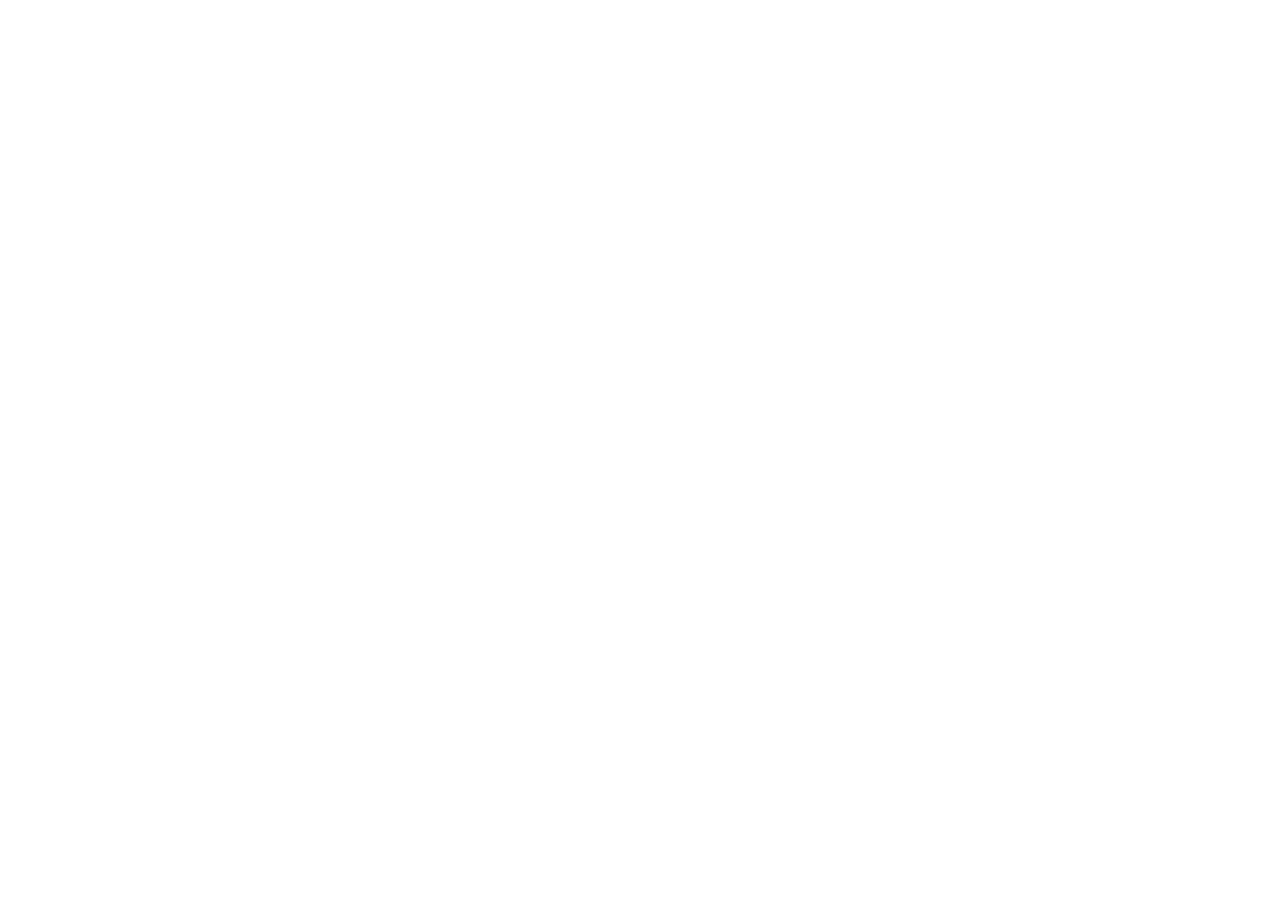
==== index.html @ ec8dce7a "index" ====
<!DOCTYPE html>
<html lang="en">
<head>
    <meta charset="UTF-8">
    <meta name="viewport" content="width=device-width, initial-scale=1.0">
    <title>Proyecto_clinica</title>
</head>
<body>
    
</body>
</html>
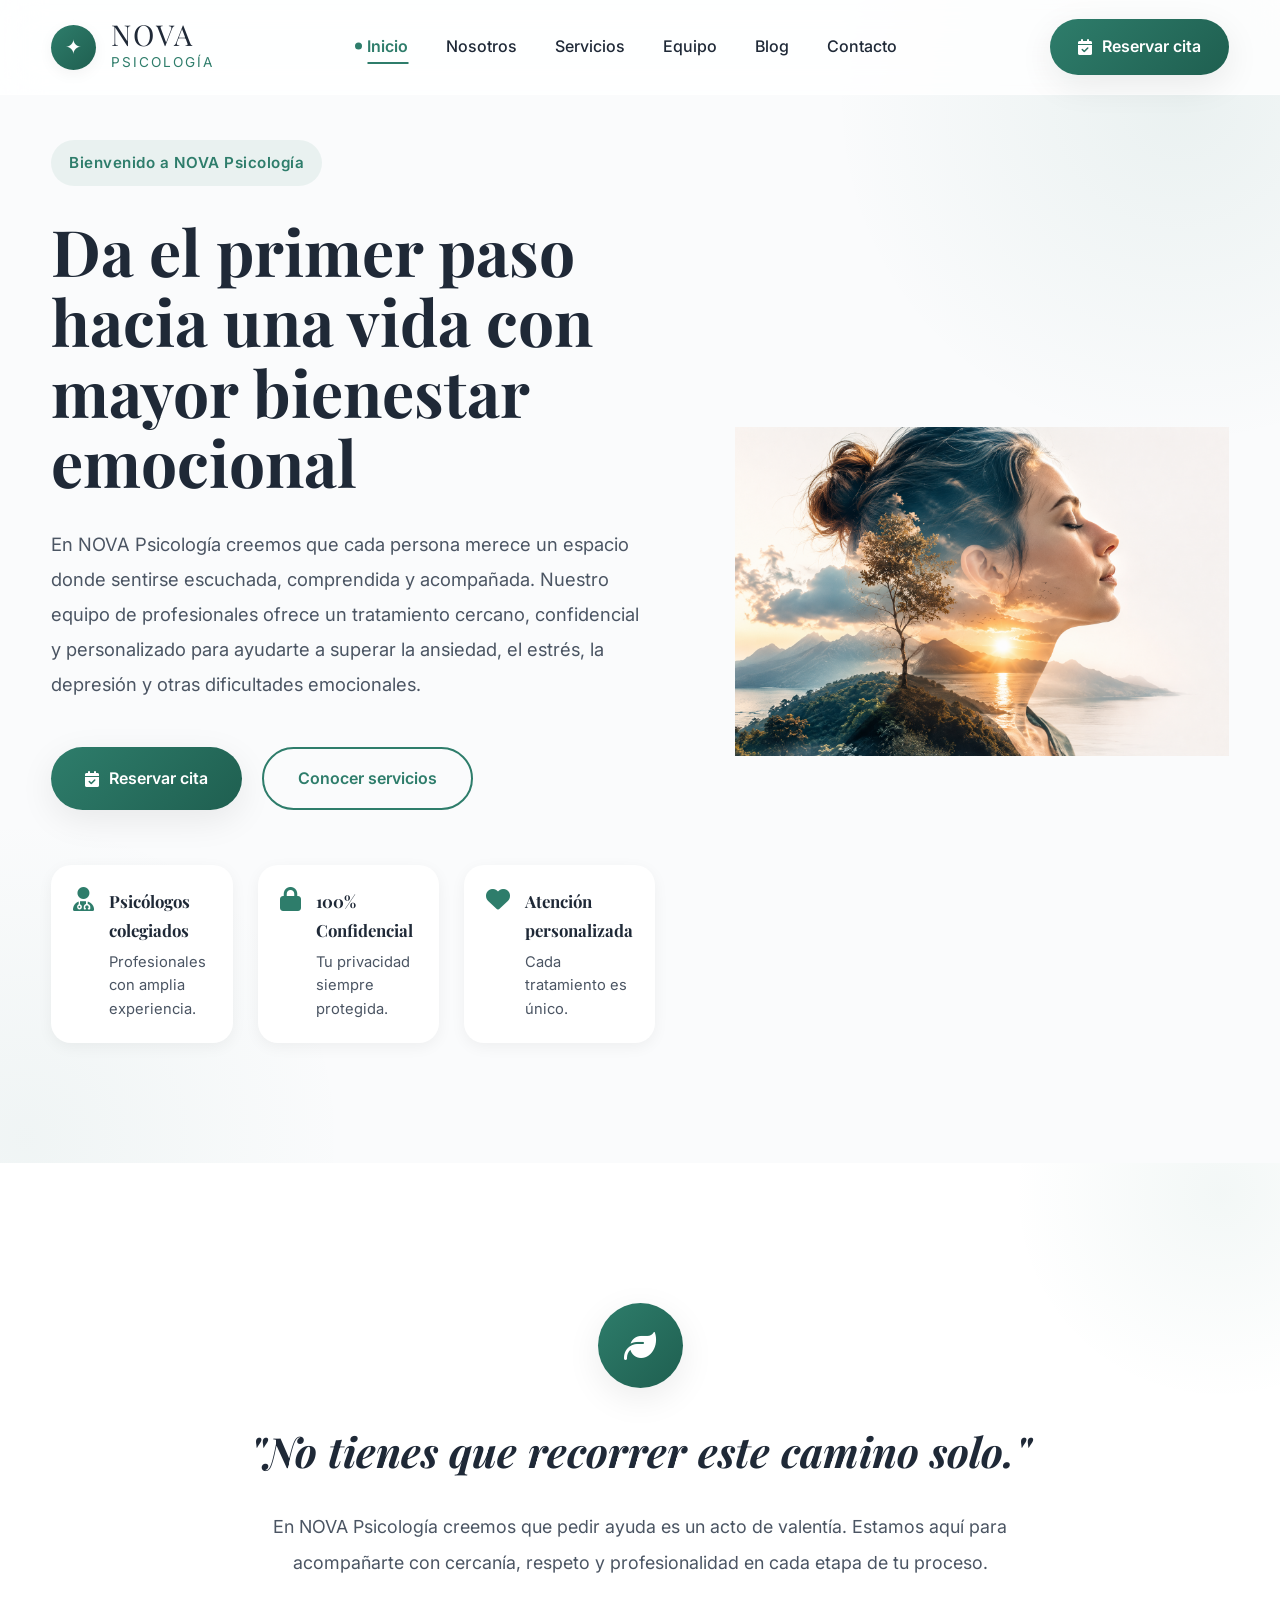
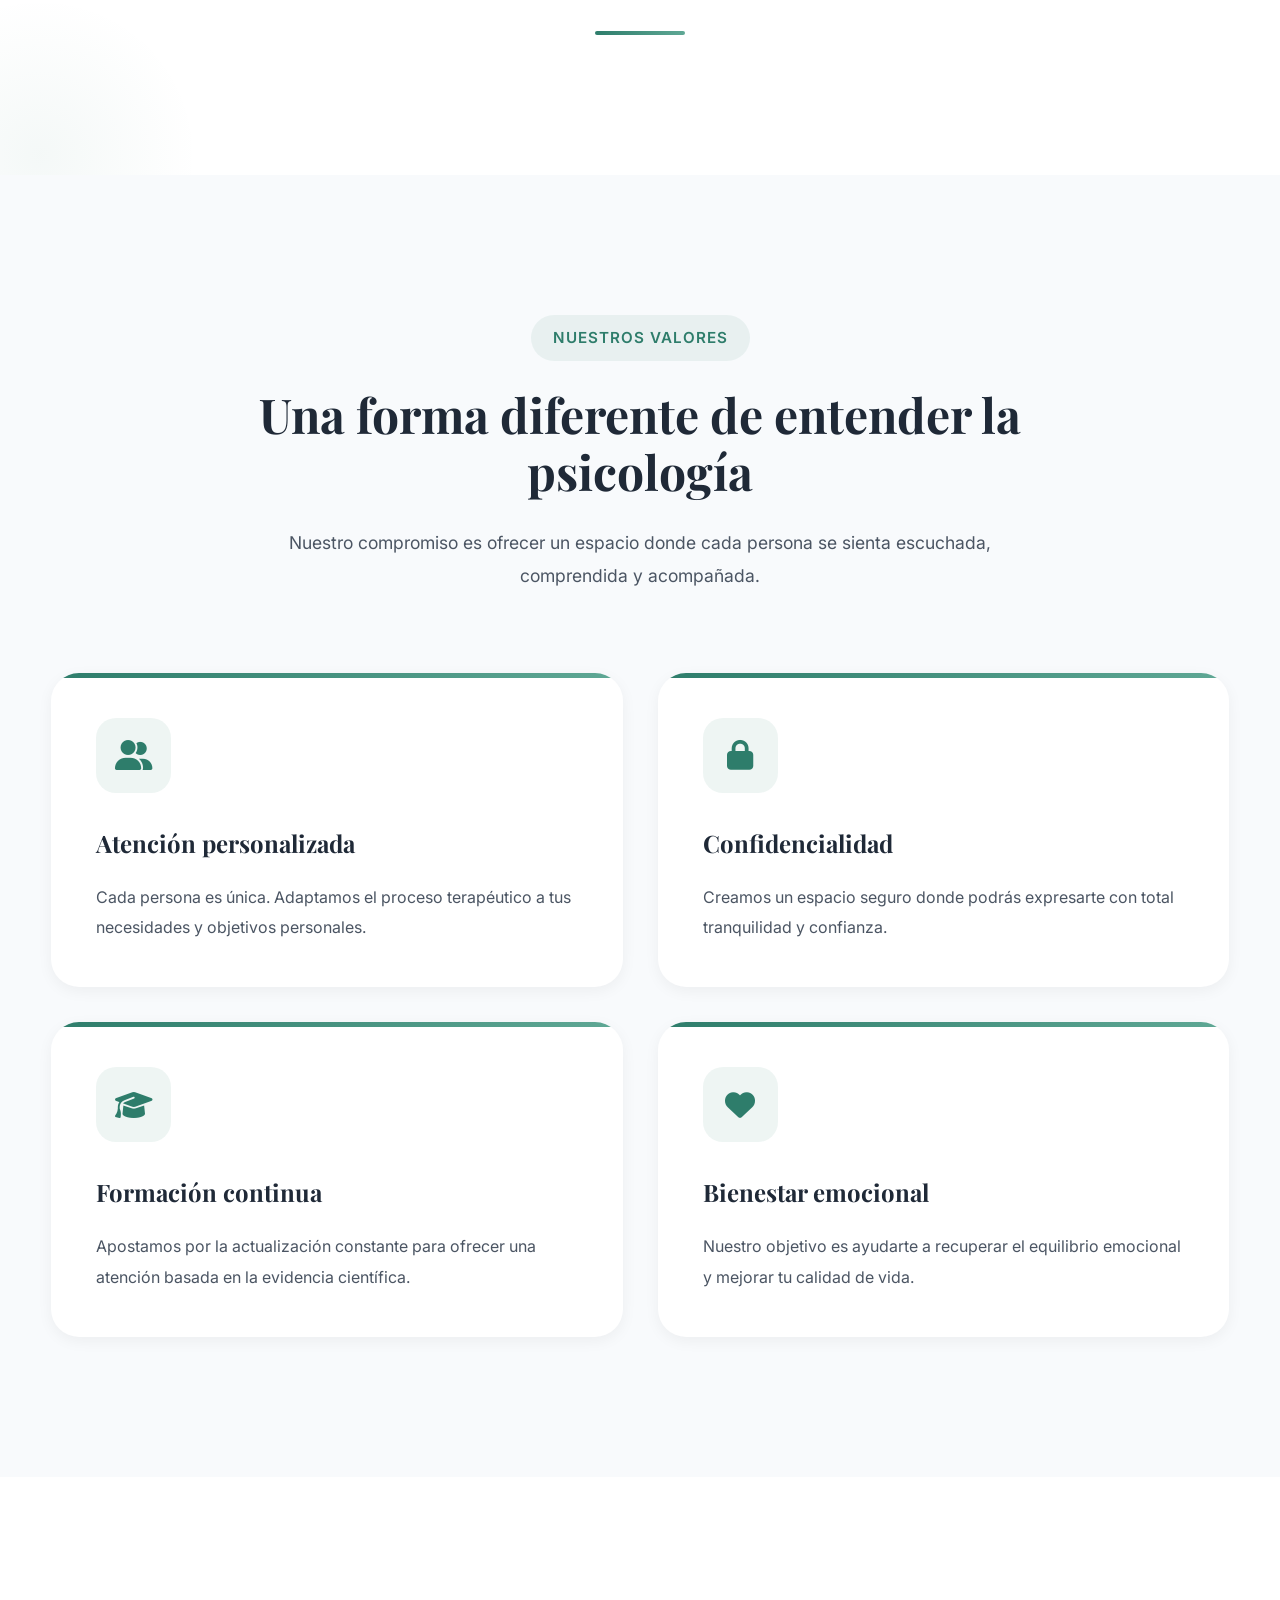
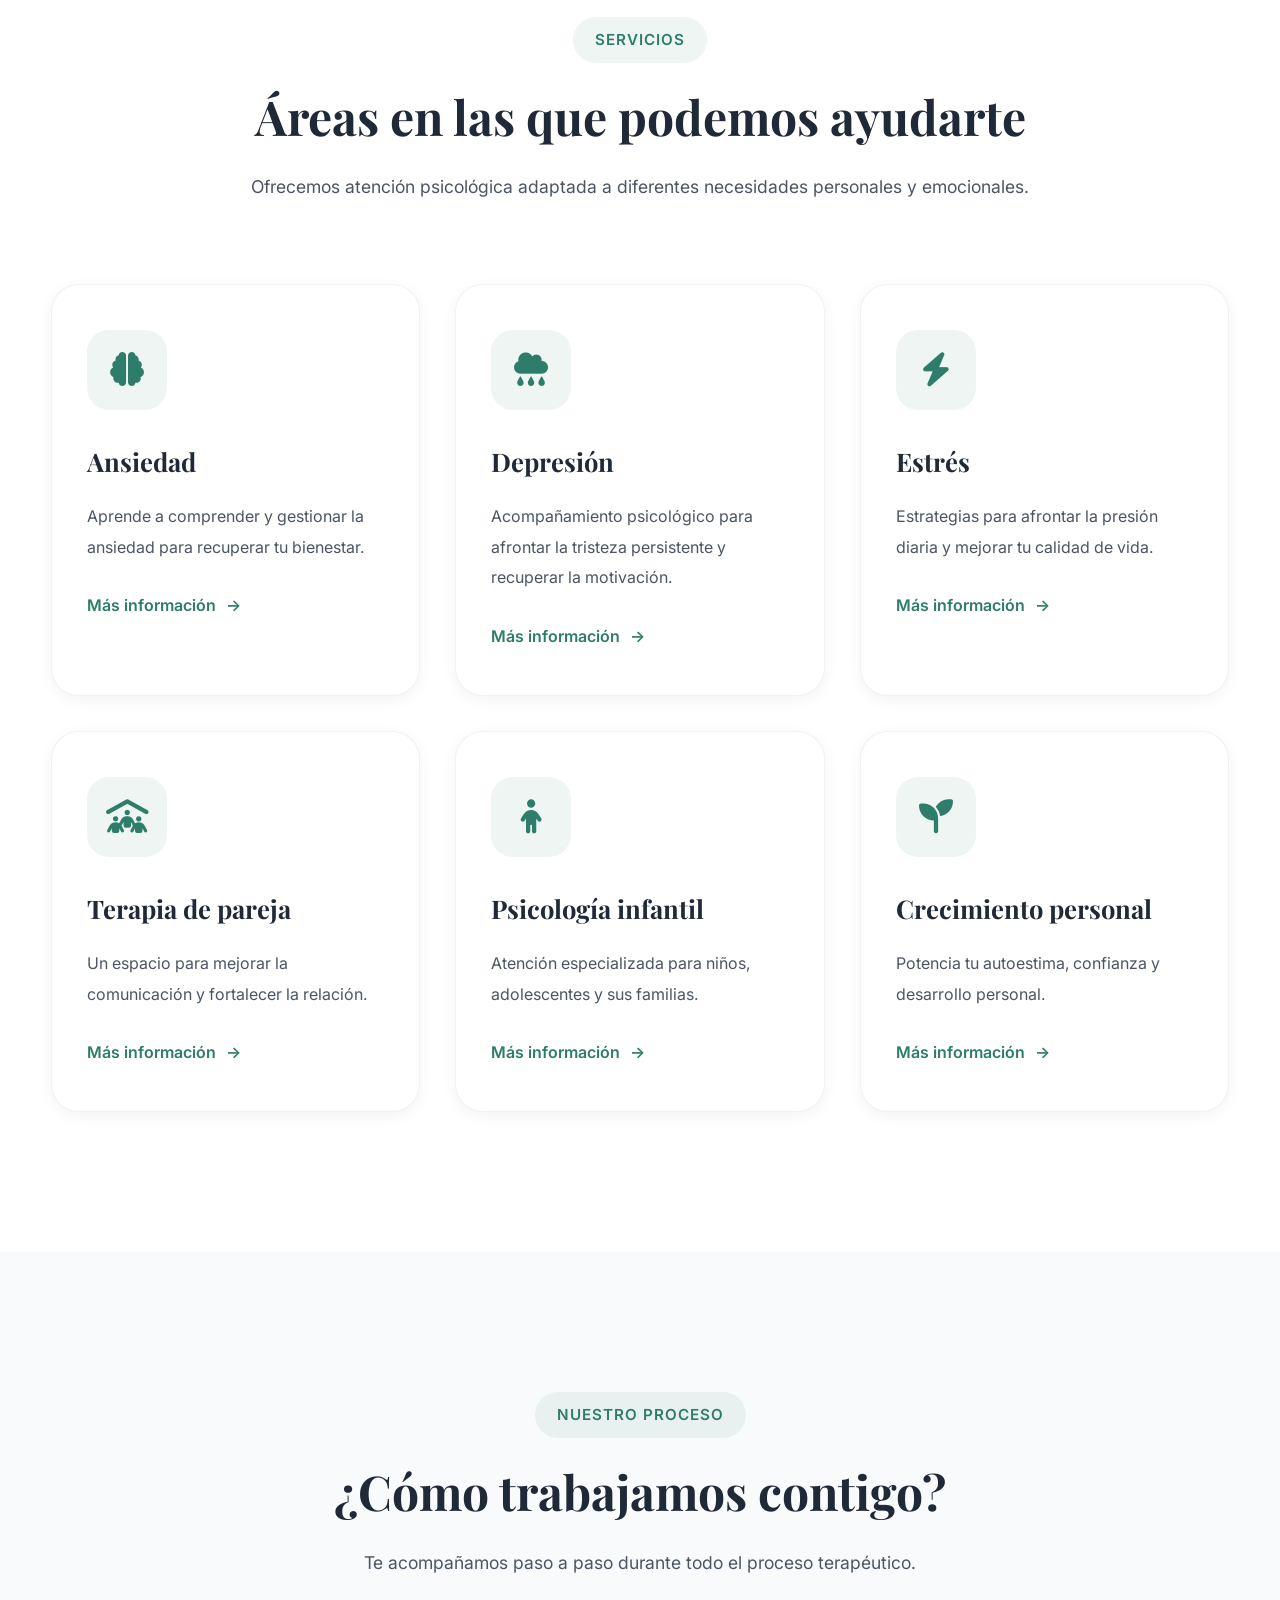
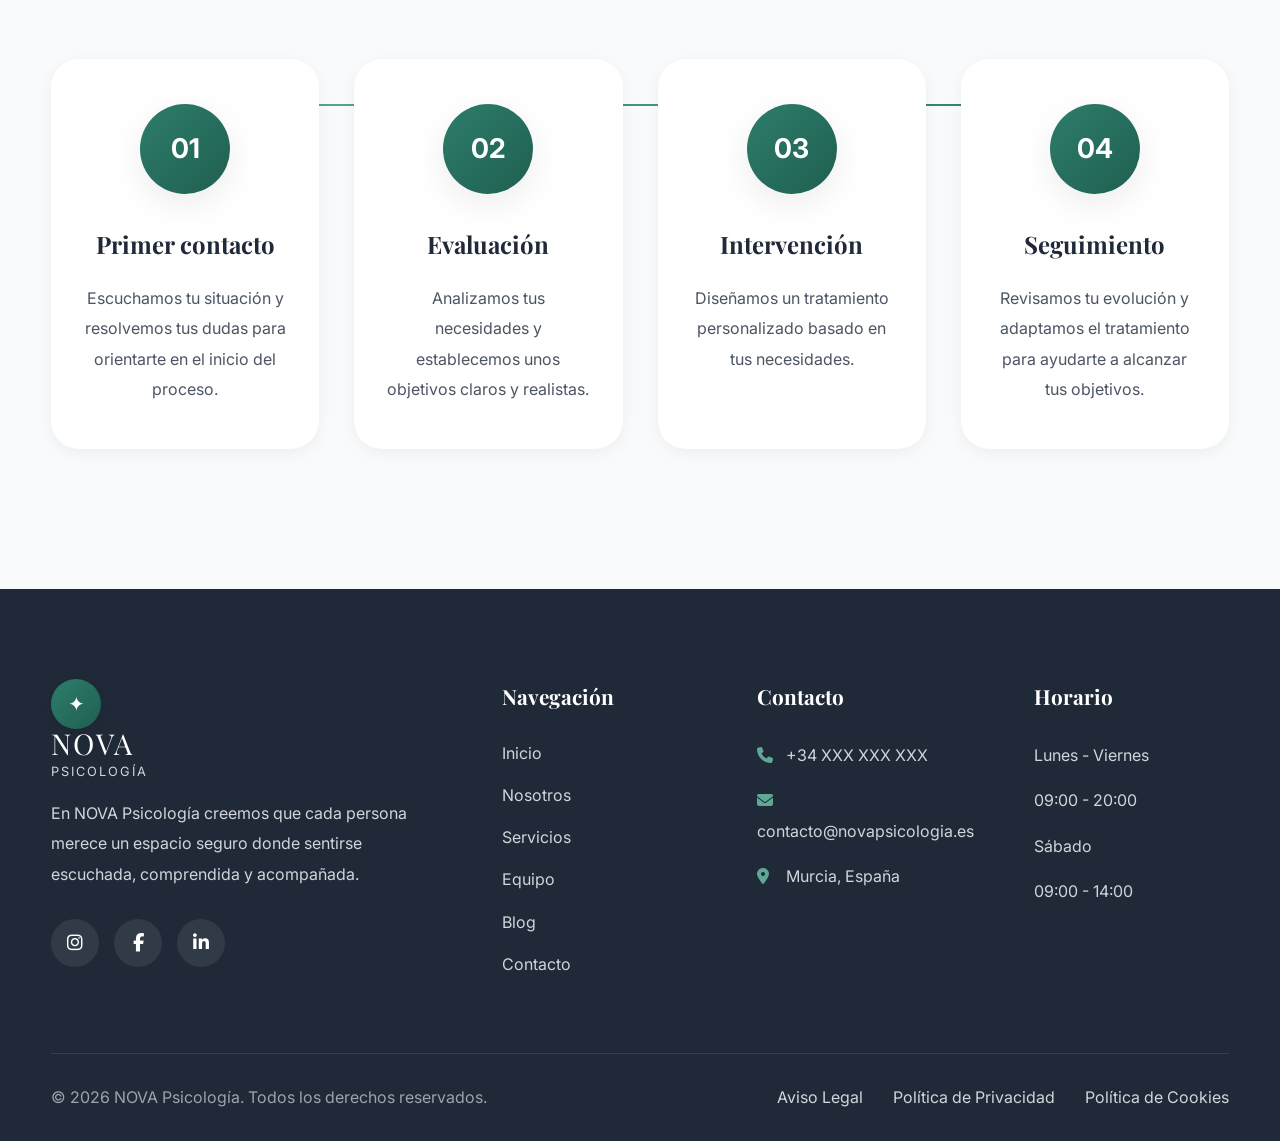
==== commit 0ea3db24: "test2" ====
--- a/index.html
+++ b/index.html
@@ -1,11 +1,1009 @@
 <!DOCTYPE html>
-<html lang="en">
+<html lang="es">
+
 <head>
+
+    <!-- ==========================================
+                    CONFIGURACIÓN
+    =========================================== -->
+
     <meta charset="UTF-8">
+
+    <meta http-equiv="X-UA-Compatible" content="IE=edge">
+
     <meta name="viewport" content="width=device-width, initial-scale=1.0">
-    <title>Proyecto_clinica</title>
+
+    <!-- ==========================================
+                    SEO
+    =========================================== -->
+
+    <title>NOVA Psicología | Clínica de Psicología en Murcia</title>
+
+    <meta name="description"
+        content="NOVA Psicología es una clínica especializada en bienestar emocional, ansiedad, depresión, terapia de pareja y crecimiento personal. Reserva tu primera consulta con nuestro equipo de profesionales.">
+
+    <meta name="keywords"
+        content="psicología, clínica psicológica, ansiedad, depresión, terapia, salud mental, psicólogo, Murcia">
+
+    <meta name="author"
+        content="NOVA Psicología">
+
+    <meta name="robots"
+        content="index, follow">
+
+    <!-- ==========================================
+                    FAVICON
+    =========================================== -->
+
+    <link rel="icon" href="img/favicon/favicon.ico">
+
+    <link rel="apple-touch-icon" href="img/favicon/apple-touch-icon.png">
+
+    <!-- ==========================================
+                    GOOGLE FONTS
+    =========================================== -->
+
+    <link rel="preconnect" href="https://fonts.googleapis.com">
+
+    <link rel="preconnect" href="https://fonts.gstatic.com" crossorigin>
+
+    <link
+        href="https://fonts.googleapis.com/css2?family=Inter:wght@300;400;500;600;700;800&family=Playfair+Display:wght@500;600;700;800&display=swap"
+        rel="stylesheet">
+
+    <!-- ==========================================
+                    ICONOS
+    =========================================== -->
+
+    <link rel="stylesheet"
+        href="https://cdnjs.cloudflare.com/ajax/libs/font-awesome/6.7.2/css/all.min.css">
+
+    <!-- ==========================================
+                    ESTILOS
+    =========================================== -->
+
+    <link rel="stylesheet" href="index.css">
+
+    <!-- ==========================================
+                    OPEN GRAPH
+    =========================================== -->
+
+    <meta property="og:type" content="website">
+
+    <meta property="og:title"
+        content="NOVA Psicología | Bienestar emocional y salud mental">
+
+    <meta property="og:description"
+        content="Descubre un espacio seguro donde trabajar tu bienestar emocional acompañado por profesionales especializados.">
+
+    <meta property="og:image"
+        content="img/hero/hero-principal.webp">
+
+    <meta property="og:url"
+        content="https://www.novapsicologia.es">
+
+    <!-- ==========================================
+                    TWITTER
+    =========================================== -->
+
+    <meta name="twitter:card"
+        content="summary_large_image">
+
+    <meta name="twitter:title"
+        content="NOVA Psicología">
+
+    <meta name="twitter:description"
+        content="Da el primer paso hacia una vida con mayor bienestar emocional.">
+
+    <meta name="twitter:image"
+        content="img/hero/hero-principal.webp">
+
 </head>
 <body>
-    
+
+<!-- ==========================================================
+                            HERO
+=========================================================== -->
+
+<main>
+
+    <section class="hero">
+
+        <div class="container">
+
+            <div class="hero-content">
+
+                <!-- ======================
+                        TEXTO
+                ======================= -->
+
+                <div class="hero-text">
+
+                    <span class="hero-badge">
+                        Bienvenido a NOVA Psicología
+                    </span>
+
+                    <h1>
+                        Da el primer paso hacia una vida con mayor bienestar emocional
+                    </h1>
+
+                    <p>
+
+                        En NOVA Psicología creemos que cada persona merece un espacio
+                        donde sentirse escuchada, comprendida y acompañada.
+
+                        Nuestro equipo de profesionales ofrece un tratamiento
+                        cercano, confidencial y personalizado para ayudarte a
+                        superar la ansiedad, el estrés, la depresión y otras
+                        dificultades emocionales.
+
+                    </p>
+
+                    <!-- BOTONES -->
+
+                    <div class="hero-buttons">
+
+                        <a href="reservar.html" class="btn btn-primary">
+
+                            <i class="fa-solid fa-calendar-check"></i>
+
+                            Reservar cita
+
+                        </a>
+
+                        <a href="servicios.html" class="btn btn-secondary">
+
+                            Conocer servicios
+
+                        </a>
+
+                    </div>
+
+                    <!-- INFORMACIÓN -->
+
+                    <div class="hero-info">
+
+                        <div class="info-card">
+
+                            <i class="fa-solid fa-user-doctor"></i>
+
+                            <div>
+
+                                <h3>Psicólogos colegiados</h3>
+
+                                <p>Profesionales con amplia experiencia.</p>
+
+                            </div>
+
+                        </div>
+
+                        <div class="info-card">
+
+                            <i class="fa-solid fa-lock"></i>
+
+                            <div>
+
+                                <h3>100% Confidencial</h3>
+
+                                <p>Tu privacidad siempre protegida.</p>
+
+                            </div>
+
+                        </div>
+
+                        <div class="info-card">
+
+                            <i class="fa-solid fa-heart"></i>
+
+                            <div>
+
+                                <h3>Atención personalizada</h3>
+
+                                <p>Cada tratamiento es único.</p>
+
+                            </div>
+
+                        </div>
+
+                    </div>
+
+                </div>
+
+                <!-- ======================
+                        IMAGEN
+                ======================= -->
+
+                <div class="hero-image">
+
+                    <div class="hero-image-wrapper">
+
+                        <img
+                            src="/Imagenes/index1.png"
+                            alt="Mujer representando el bienestar emocional">
+
+                    </div>
+
+                </div>
+
+            </div>
+
+        </div>
+
+    </section>
+
+</main>
+<!-- ==========================================================
+                            HEADER
+=========================================================== -->
+
+<header id="header">
+
+    <div class="container">
+
+        <nav class="navbar">
+
+            <!--==================================
+                    LOGO
+            ===================================-->
+
+            <a href="index.html" class="logo">
+
+                <span class="logo-icon">
+                    ✦
+                </span>
+
+                <div class="logo-text">
+
+                    <span class="logo-title">
+                        NOVA
+                    </span>
+
+                    <span class="logo-subtitle">
+                        Psicología
+                    </span>
+
+                </div>
+
+            </a>
+
+            <!--==================================
+                    MENÚ
+            ===================================-->
+
+            <ol class="nav-menu">
+
+                <li>
+                    <a href="index.html" class="active">
+                        Inicio
+                    </a>
+                </li>
+
+                <li>
+                    <a href="nosotros.html">
+                        Nosotros
+                    </a>
+                </li>
+
+                <li>
+                    <a href="servicios.html">
+                        Servicios
+                    </a>
+                </li>
+
+                <li>
+                    <a href="equipo.html">
+                        Equipo
+                    </a>
+                </li>
+
+                <li>
+                    <a href="blog.html">
+                        Blog
+                    </a>
+                </li>
+
+                <li>
+                    <a href="contacto.html">
+                        Contacto
+                    </a>
+                </li>
+
+            </ol>
+
+            <!--==================================
+                    BOTÓN CTA
+            ===================================-->
+
+            <a href="reservar.html" class="btn-reserva">
+
+                <i class="fa-solid fa-calendar-check"></i>
+
+                Reservar cita
+
+            </a>
+
+            <!--==================================
+                BOTÓN MÓVIL
+            ===================================-->
+
+            <button class="menu-toggle" aria-label="Abrir menú">
+
+                <span></span>
+
+                <span></span>
+
+                <span></span>
+
+            </button>
+
+        </nav>
+
+    </div>
+
+</header>
+<!-- ==========================================================
+                    FRASE INSPIRADORA
+=========================================================== -->
+
+<section class="quote">
+
+    <div class="container">
+
+        <div class="quote-content">
+
+            <span class="quote-icon">
+                <i class="fa-solid fa-leaf"></i>
+            </span>
+
+            <blockquote>
+
+                "No tienes que recorrer este camino solo."
+
+            </blockquote>
+
+            <p>
+
+                En NOVA Psicología creemos que pedir ayuda es un acto de valentía.
+                Estamos aquí para acompañarte con cercanía, respeto y profesionalidad
+                en cada etapa de tu proceso.
+
+            </p>
+
+        </div>
+
+    </div>
+
+</section>
+
+
+
+
+
+<!-- ==========================================================
+                    NUESTROS VALORES
+=========================================================== -->
+
+<section class="values">
+
+    <div class="container">
+
+        <div class="section-title">
+
+            <span>Nuestros valores</span>
+
+            <h2>
+                Una forma diferente de entender la psicología
+            </h2>
+
+            <p>
+
+                Nuestro compromiso es ofrecer un espacio donde cada persona se sienta
+                escuchada, comprendida y acompañada.
+
+            </p>
+
+        </div>
+
+        <div class="values-grid">
+
+            <article class="value-card">
+
+                <i class="fa-solid fa-user-group"></i>
+
+                <h3>
+
+                    Atención personalizada
+
+                </h3>
+
+                <p>
+
+                    Cada persona es única. Adaptamos el proceso terapéutico a tus
+                    necesidades y objetivos personales.
+
+                </p>
+
+            </article>
+
+            <article class="value-card">
+
+                <i class="fa-solid fa-lock"></i>
+
+                <h3>
+
+                    Confidencialidad
+
+                </h3>
+
+                <p>
+
+                    Creamos un espacio seguro donde podrás expresarte con total
+                    tranquilidad y confianza.
+
+                </p>
+
+            </article>
+
+            <article class="value-card">
+
+                <i class="fa-solid fa-graduation-cap"></i>
+
+                <h3>
+
+                    Formación continua
+
+                </h3>
+
+                <p>
+
+                    Apostamos por la actualización constante para ofrecer una atención
+                    basada en la evidencia científica.
+
+                </p>
+
+            </article>
+
+            <article class="value-card">
+
+                <i class="fa-solid fa-heart"></i>
+
+                <h3>
+
+                    Bienestar emocional
+
+                </h3>
+
+                <p>
+
+                    Nuestro objetivo es ayudarte a recuperar el equilibrio emocional y
+                    mejorar tu calidad de vida.
+
+                </p>
+
+            </article>
+
+        </div>
+
+    </div>
+
+</section>
+
+
+
+
+
+<!-- ==========================================================
+                        SERVICIOS
+=========================================================== -->
+
+<section class="services">
+
+    <div class="container">
+
+        <div class="section-title">
+
+            <span>Servicios</span>
+
+            <h2>
+
+                Áreas en las que podemos ayudarte
+
+            </h2>
+
+            <p>
+
+                Ofrecemos atención psicológica adaptada a diferentes necesidades
+                personales y emocionales.
+
+            </p>
+
+        </div>
+
+        <div class="services-grid">
+
+            <article class="service-card">
+
+                <i class="fa-solid fa-brain"></i>
+
+                <h3>Ansiedad</h3>
+
+                <p>
+
+                    Aprende a comprender y gestionar la ansiedad para recuperar tu
+                    bienestar.
+
+                </p>
+
+                <a href="#">
+                    Más información
+                </a>
+
+            </article>
+
+            <article class="service-card">
+
+                <i class="fa-solid fa-cloud-rain"></i>
+
+                <h3>Depresión</h3>
+
+                <p>
+
+                    Acompañamiento psicológico para afrontar la tristeza persistente y
+                    recuperar la motivación.
+
+                </p>
+
+                <a href="#">
+                    Más información
+                </a>
+
+            </article>
+
+            <article class="service-card">
+
+                <i class="fa-solid fa-bolt"></i>
+
+                <h3>Estrés</h3>
+
+                <p>
+
+                    Estrategias para afrontar la presión diaria y mejorar tu calidad de
+                    vida.
+
+                </p>
+
+                <a href="#">
+                    Más información
+                </a>
+
+            </article>
+
+            <article class="service-card">
+
+                <i class="fa-solid fa-people-roof"></i>
+
+                <h3>Terapia de pareja</h3>
+
+                <p>
+
+                    Un espacio para mejorar la comunicación y fortalecer la relación.
+
+                </p>
+
+                <a href="#">
+                    Más información
+                </a>
+
+            </article>
+
+            <article class="service-card">
+
+                <i class="fa-solid fa-child"></i>
+
+                <h3>Psicología infantil</h3>
+
+                <p>
+
+                    Atención especializada para niños, adolescentes y sus familias.
+
+                </p>
+
+                <a href="#">
+                    Más información
+                </a>
+
+            </article>
+
+            <article class="service-card">
+
+                <i class="fa-solid fa-seedling"></i>
+
+                <h3>Crecimiento personal</h3>
+
+                <p>
+
+                    Potencia tu autoestima, confianza y desarrollo personal.
+
+                </p>
+
+                <a href="#">
+                    Más información
+                </a>
+
+            </article>
+
+        </div>
+
+    </div>
+
+</section>
+
+
+
+
+
+<!-- ==========================================================
+                    CÓMO TRABAJAMOS
+=========================================================== -->
+
+<section class="process">
+
+    <div class="container">
+
+        <div class="section-title">
+
+            <span>Nuestro proceso</span>
+
+            <h2>
+
+                ¿Cómo trabajamos contigo?
+
+            </h2>
+
+            <p>
+
+                Te acompañamos paso a paso durante todo el proceso terapéutico.
+
+            </p>
+
+        </div>
+
+        <div class="process-grid">
+
+            <div class="process-card">
+
+                <div class="process-number">
+
+                    01
+
+                </div>
+
+                <h3>
+
+                    Primer contacto
+
+                </h3>
+
+                <p>
+
+                    Escuchamos tu situación y resolvemos tus dudas para orientarte en
+                    el inicio del proceso.
+
+                </p>
+
+            </div>
+
+            <div class="process-card">
+
+                <div class="process-number">
+
+                    02
+
+                </div>
+
+                <h3>
+
+                    Evaluación
+
+                </h3>
+
+                <p>
+
+                    Analizamos tus necesidades y establecemos unos objetivos claros y
+                    realistas.
+
+                </p>
+
+            </div>
+
+            <div class="process-card">
+
+                <div class="process-number">
+
+                    03
+
+                </div>
+
+                <h3>
+
+                    Intervención
+
+                </h3>
+
+                <p>
+
+                    Diseñamos un tratamiento personalizado basado en tus necesidades.
+
+                </p>
+
+            </div>
+
+            <div class="process-card">
+
+                <div class="process-number">
+
+                    04
+
+                </div>
+
+                <h3>
+
+                    Seguimiento
+
+                </h3>
+
+                <p>
+
+                    Revisamos tu evolución y adaptamos el tratamiento para ayudarte a
+                    alcanzar tus objetivos.
+
+                </p>
+
+            </div>
+
+        </div>
+
+    </div>
+
+</section>
+<!-- ==========================================================
+                        FOOTER
+=========================================================== -->
+
+<footer class="footer">
+
+    <div class="container">
+
+        <div class="footer-content">
+
+            <!--==============================
+                    EMPRESA
+            ==============================-->
+
+            <div class="footer-column">
+
+                <a href="index.html" class="footer-logo">
+
+                    <span class="logo-icon">
+                        ✦
+                    </span>
+
+                    <div class="logo-text">
+
+                        <span class="logo-title">
+
+                            NOVA
+
+                        </span>
+
+                        <span class="logo-subtitle">
+
+                            Psicología
+
+                        </span>
+
+                    </div>
+
+                </a>
+
+                <p>
+
+                    En NOVA Psicología creemos que cada persona merece un espacio
+                    seguro donde sentirse escuchada, comprendida y acompañada.
+
+                </p>
+
+                <div class="social-icons">
+
+                    <a href="#">
+
+                        <i class="fa-brands fa-instagram"></i>
+
+                    </a>
+
+                    <a href="#">
+
+                        <i class="fa-brands fa-facebook-f"></i>
+
+                    </a>
+
+                    <a href="#">
+
+                        <i class="fa-brands fa-linkedin-in"></i>
+
+                    </a>
+
+                </div>
+
+            </div>
+
+            <!--==============================
+                    MENÚ
+            ==============================-->
+
+            <div class="footer-column">
+
+                <h3>
+
+                    Navegación
+
+                </h3>
+
+                <a href="index.html">
+
+                    Inicio
+
+                </a>
+
+                <a href="nosotros.html">
+
+                    Nosotros
+
+                </a>
+
+                <a href="servicios.html">
+
+                    Servicios
+
+                </a>
+
+                <a href="equipo.html">
+
+                    Equipo
+
+                </a>
+
+                <a href="blog.html">
+
+                    Blog
+
+                </a>
+
+                <a href="contacto.html">
+
+                    Contacto
+
+                </a>
+
+            </div>
+
+            <!--==============================
+                    CONTACTO
+            ==============================-->
+
+            <div class="footer-column">
+
+                <h3>
+
+                    Contacto
+
+                </h3>
+
+                <p>
+
+                    <i class="fa-solid fa-phone"></i>
+
+                    +34 XXX XXX XXX
+
+                </p>
+
+                <p>
+
+                    <i class="fa-solid fa-envelope"></i>
+
+                    contacto@novapsicologia.es
+
+                </p>
+
+                <p>
+
+                    <i class="fa-solid fa-location-dot"></i>
+
+                    Murcia, España
+
+                </p>
+
+            </div>
+
+            <!--==============================
+                    HORARIO
+            ==============================-->
+
+            <div class="footer-column">
+
+                <h3>
+
+                    Horario
+
+                </h3>
+
+                <p>
+
+                    Lunes - Viernes
+
+                </p>
+
+                <p>
+
+                    09:00 - 20:00
+
+                </p>
+
+                <p>
+
+                    Sábado
+
+                </p>
+
+                <p>
+
+                    09:00 - 14:00
+
+                </p>
+
+            </div>
+
+        </div>
+
+        <!--==============================
+                FOOTER INFERIOR
+        ==============================-->
+
+        <div class="footer-bottom">
+
+            <p>
+
+                © 2026 NOVA Psicología. Todos los derechos reservados.
+
+            </p>
+
+            <div class="footer-legal">
+
+                <a href="aviso-legal.html">
+
+                    Aviso Legal
+
+                </a>
+
+                <a href="politica-privacidad.html">
+
+                    Política de Privacidad
+
+                </a>
+
+                <a href="politica-cookies.html">
+
+                    Política de Cookies
+
+                </a>
+
+            </div>
+
+        </div>
+
+    </div>
+
+</footer>
 </body>
+
 </html>
--- a/index.css
+++ b/index.css
@@ -0,0 +1,2430 @@
+/*==========================================================
+                        GOOGLE FONTS
+==========================================================*/
+
+:root{
+
+    /*==============================
+            COLORES
+    ==============================*/
+
+    --color-primary: #2E7D6B;
+    --color-primary-dark: #1F5F50;
+    --color-primary-light: #5FA895;
+
+    --color-white: #FFFFFF;
+
+    --color-background: #FAFBFC;
+    --color-section: #FFFFFF;
+
+    --color-title: #1F2937;
+    --color-text: #4B5563;
+    --color-text-light: #6B7280;
+
+    --color-border: #E5E7EB;
+
+    /*==============================
+            SOMBRAS
+    ==============================*/
+
+    --shadow-sm: 0 4px 15px rgba(0,0,0,.05);
+
+    --shadow-md: 0 10px 35px rgba(0,0,0,.08);
+
+    --shadow-lg: 0 20px 60px rgba(0,0,0,.12);
+
+    /*==============================
+            BORDER RADIUS
+    ==============================*/
+
+    --radius-sm:10px;
+
+    --radius-md:18px;
+
+    --radius-lg:30px;
+
+    --radius-full:999px;
+
+    /*==============================
+            TRANSICIONES
+    ==============================*/
+
+    --transition:.30s ease;
+
+    /*==============================
+            TAMAÑOS
+    ==============================*/
+
+    --container:1300px;
+
+    --header-height:95px;
+
+}
+
+/*==========================================================
+                        RESET
+==========================================================*/
+
+*{
+
+    margin:0;
+
+    padding:0;
+
+    box-sizing:border-box;
+
+}
+
+html{
+
+    scroll-behavior:smooth;
+
+}
+
+body{
+
+    font-family:'Inter',sans-serif;
+
+    background:var(--color-background);
+
+    color:var(--color-text);
+
+    overflow-x:hidden;
+
+    line-height:1.7;
+
+    -webkit-font-smoothing:antialiased;
+
+}
+
+/*==========================================================
+                        TIPOGRAFÍA
+==========================================================*/
+
+h1,
+h2,
+h3,
+h4,
+h5,
+h6{
+
+    font-family:'Playfair Display',serif;
+
+    color:var(--color-title);
+
+    font-weight:700;
+
+}
+
+p{
+
+    font-size:1rem;
+
+    color:var(--color-text);
+
+}
+
+a{
+
+    text-decoration:none;
+
+    color:inherit;
+
+}
+
+img{
+
+    display:block;
+
+    max-width:100%;
+
+}
+
+button{
+
+    border:none;
+
+    outline:none;
+
+    cursor:pointer;
+
+    background:none;
+
+}
+
+ol{
+
+    list-style:none;
+
+}
+
+/*==========================================================
+                        CONTAINER
+==========================================================*/
+
+.container{
+
+    width:min(92%, var(--container));
+
+    margin:auto;
+
+}
+
+/*==========================================================
+                        SECCIONES
+==========================================================*/
+
+section{
+
+    padding:120px 0;
+
+    position:relative;
+
+}
+
+/*==========================================================
+                        SCROLLBAR
+==========================================================*/
+
+::-webkit-scrollbar{
+
+    width:10px;
+
+}
+
+::-webkit-scrollbar-track{
+
+    background:#F3F4F6;
+
+}
+
+::-webkit-scrollbar-thumb{
+
+    background:var(--color-primary);
+
+    border-radius:20px;
+
+}
+
+::-webkit-scrollbar-thumb:hover{
+
+    background:var(--color-primary-dark);
+
+}
+
+/*==========================================================
+                    SELECCIÓN DE TEXTO
+==========================================================*/
+
+::selection{
+
+    background:var(--color-primary);
+
+    color:white;
+
+}
+/*==========================================================
+                        HEADER
+==========================================================*/
+
+#header{
+
+    position:fixed;
+
+    top:0;
+
+    left:0;
+
+    width:100%;
+
+    height:var(--header-height);
+
+    display:flex;
+
+    align-items:center;
+
+    z-index:1000;
+
+    background:rgba(255,255,255,.82);
+
+    backdrop-filter:blur(20px);
+
+    -webkit-backdrop-filter:blur(20px);
+
+    border-bottom:1px solid rgba(255,255,255,.35);
+
+    transition:all .35s ease;
+
+}
+/*==========================================================
+                        HERO
+==========================================================*/
+
+/*==========================================================
+                        HERO
+==========================================================*/
+
+.hero{
+
+    position:relative;
+
+    min-height:100vh;
+
+    display:flex;
+
+    align-items:center;
+
+    overflow:hidden;
+
+    padding-top:140px;
+
+    background:var(--color-background);
+
+}
+
+/*==========================================================
+                    FONDO DECORATIVO
+==========================================================*/
+
+.hero::before{
+
+    content:"";
+
+    position:absolute;
+
+    top:-250px;
+
+    right:-250px;
+
+    width:700px;
+
+    height:700px;
+
+    border-radius:50%;
+
+    background:radial-gradient(circle,
+    rgba(46,125,107,.08),
+    transparent 70%);
+
+    z-index:0;
+
+}
+
+.hero::after{
+
+    content:"";
+
+    position:absolute;
+
+    bottom:-300px;
+
+    left:-300px;
+
+    width:650px;
+
+    height:650px;
+
+    border-radius:50%;
+
+    background:radial-gradient(circle,
+    rgba(46,125,107,.05),
+    transparent 70%);
+
+    z-index:0;
+
+}
+
+/*==========================================================
+                    GRID
+==========================================================*/
+
+.hero-content{
+
+    position:relative;
+
+    display:grid;
+
+    grid-template-columns:1.1fr .9fr;
+
+    align-items:center;
+
+    gap:80px;
+
+    z-index:2;
+
+}
+
+/*==========================================================
+                    TEXTO
+==========================================================*/
+
+.hero-text{
+
+    max-width:650px;
+
+}
+
+.hero-badge{
+
+    display:inline-flex;
+
+    align-items:center;
+
+    padding:10px 18px;
+
+    margin-bottom:30px;
+
+    border-radius:999px;
+
+    background:rgba(46,125,107,.08);
+
+    color:var(--color-primary);
+
+    font-size:.95rem;
+
+    font-weight:600;
+
+    letter-spacing:.5px;
+
+}
+
+.hero h1{
+
+    font-size:4rem;
+
+    line-height:1.1;
+
+    margin-bottom:30px;
+
+    color:var(--color-title);
+
+}
+
+.hero p{
+
+    max-width:600px;
+
+    font-size:1.15rem;
+
+    line-height:1.9;
+
+    color:var(--color-text);
+
+    margin-bottom:45px;
+
+}
+
+/*==========================================================
+                    BOTONES
+==========================================================*/
+
+.hero-buttons{
+
+    display:flex;
+
+    gap:20px;
+
+    margin-bottom:55px;
+
+}
+
+.btn{
+
+    display:inline-flex;
+
+    align-items:center;
+
+    justify-content:center;
+
+    gap:10px;
+
+    padding:16px 34px;
+
+    border-radius:999px;
+
+    font-weight:600;
+
+    transition:.35s;
+
+}
+
+.btn-primary{
+
+    background:linear-gradient(
+    135deg,
+    var(--color-primary),
+    var(--color-primary-dark));
+
+    color:white;
+
+    box-shadow:var(--shadow-md);
+
+}
+
+.btn-primary:hover{
+
+    transform:translateY(-4px);
+
+    box-shadow:0 20px 40px rgba(46,125,107,.25);
+
+}
+
+.btn-secondary{
+
+    border:2px solid var(--color-primary);
+
+    color:var(--color-primary);
+
+}
+
+.btn-secondary:hover{
+
+    background:var(--color-primary);
+
+    color:white;
+
+}
+
+/*==========================================================
+                TARJETAS
+==========================================================*/
+
+.hero-info{
+
+    display:flex;
+
+    gap:25px;
+
+}
+
+.info-card{
+
+    display:flex;
+
+    align-items:flex-start;
+
+    gap:15px;
+
+    background:white;
+
+    padding:22px;
+
+    border-radius:20px;
+
+    box-shadow:var(--shadow-sm);
+
+    transition:.35s;
+
+    flex:1;
+
+}
+
+.info-card:hover{
+
+    transform:translateY(-6px);
+
+}
+
+.info-card i{
+
+    font-size:24px;
+
+    color:var(--color-primary);
+
+}
+
+.info-card h3{
+
+    font-size:1.05rem;
+
+    margin-bottom:6px;
+
+}
+
+.info-card p{
+
+    font-size:.92rem;
+
+    line-height:1.6;
+
+    margin:0;
+
+}
+
+/*==========================================================
+                    IMAGEN
+==========================================================*/
+
+.hero-image{
+
+    display:flex;
+
+    justify-content:center;
+
+    align-items:center;
+
+}
+
+.hero-image-wrapper{
+
+    position:relative;
+
+}
+
+.hero-image img{
+
+    width:100%;
+
+    max-width:720px;
+
+    animation:float 7s ease-in-out infinite;
+
+    user-select:none;
+
+    pointer-events:none;
+
+}
+
+/*==========================================================
+                ANIMACIÓN
+==========================================================*/
+
+@keyframes float{
+
+    0%{
+
+        transform:translateY(0);
+
+    }
+
+    50%{
+
+        transform:translateY(-12px);
+
+    }
+
+    100%{
+
+        transform:translateY(0);
+
+    }
+
+}
+
+/*==========================================================
+                    RESPONSIVE
+==========================================================*/
+
+@media(max-width:1200px){
+
+.hero-content{
+
+grid-template-columns:1fr;
+
+text-align:center;
+
+}
+
+.hero-text{
+
+margin:auto;
+
+}
+
+.hero-buttons{
+
+justify-content:center;
+
+}
+
+.hero-info{
+
+justify-content:center;
+
+flex-wrap:wrap;
+
+}
+
+.hero-image{
+
+margin-top:60px;
+
+}
+
+}
+
+@media(max-width:768px){
+
+.hero{
+
+padding-top:120px;
+
+}
+
+.hero h1{
+
+font-size:2.8rem;
+
+}
+
+.hero p{
+
+font-size:1rem;
+
+}
+
+.hero-buttons{
+
+flex-direction:column;
+
+}
+
+.hero-info{
+
+flex-direction:column;
+
+}
+
+}
+
+/*==========================================================
+                        NAVBAR
+==========================================================*/
+
+.navbar{
+
+    display:flex;
+
+    justify-content:space-between;
+
+    align-items:center;
+
+    height:100%;
+
+}
+
+/*==========================================================
+                    FRASE INSPIRADORA
+==========================================================*/
+
+.quote{
+
+    background:#FFFFFF;
+
+    padding:140px 0;
+
+    position:relative;
+
+    overflow:hidden;
+
+}
+
+/*==========================================================
+                    FONDO DECORATIVO
+==========================================================*/
+
+.quote::before{
+
+    content:"";
+
+    position:absolute;
+
+    width:420px;
+
+    height:420px;
+
+    top:-180px;
+
+    right:-150px;
+
+    border-radius:50%;
+
+    background:radial-gradient(circle,
+    rgba(46,125,107,.06),
+    transparent 70%);
+
+}
+
+.quote::after{
+
+    content:"";
+
+    position:absolute;
+
+    width:320px;
+
+    height:320px;
+
+    bottom:-140px;
+
+    left:-120px;
+
+    border-radius:50%;
+
+    background:radial-gradient(circle,
+    rgba(46,125,107,.05),
+    transparent 70%);
+
+}
+
+/*==========================================================
+                    CONTENIDO
+==========================================================*/
+
+.quote-content{
+
+    position:relative;
+
+    z-index:2;
+
+    max-width:900px;
+
+    margin:auto;
+
+    text-align:center;
+
+}
+
+/*==========================================================
+                    ICONO
+==========================================================*/
+
+.quote-icon{
+
+    width:85px;
+
+    height:85px;
+
+    margin:auto;
+
+    margin-bottom:35px;
+
+    display:flex;
+
+    justify-content:center;
+
+    align-items:center;
+
+    border-radius:50%;
+
+    background:linear-gradient(
+        135deg,
+        var(--color-primary),
+        var(--color-primary-dark)
+    );
+
+    color:white;
+
+    font-size:32px;
+
+    box-shadow:var(--shadow-md);
+
+    transition:.35s;
+
+}
+
+.quote-icon:hover{
+
+    transform:translateY(-6px) rotate(8deg);
+
+}
+
+/*==========================================================
+                    CITA
+==========================================================*/
+
+.quote blockquote{
+
+    font-family:'Playfair Display', serif;
+
+    font-size:2.6rem;
+
+    font-weight:700;
+
+    color:var(--color-title);
+
+    line-height:1.35;
+
+    margin-bottom:30px;
+
+    font-style:italic;
+
+}
+
+/*==========================================================
+                    TEXTO
+==========================================================*/
+
+.quote p{
+
+    max-width:760px;
+
+    margin:auto;
+
+    font-size:1.12rem;
+
+    line-height:2;
+
+    color:var(--color-text);
+
+}
+
+/*==========================================================
+                LÍNEA DECORATIVA
+==========================================================*/
+
+.quote-content::after{
+
+    content:"";
+
+    display:block;
+
+    width:90px;
+
+    height:4px;
+
+    border-radius:20px;
+
+    margin:50px auto 0;
+
+    background:linear-gradient(
+        to right,
+        var(--color-primary),
+        var(--color-primary-light)
+    );
+
+}
+
+/*==========================================================
+                    RESPONSIVE
+==========================================================*/
+
+@media(max-width:992px){
+
+    .quote{
+
+        padding:100px 0;
+
+    }
+
+    .quote blockquote{
+
+        font-size:2rem;
+
+    }
+
+}
+
+@media(max-width:768px){
+
+    .quote-icon{
+
+        width:70px;
+
+        height:70px;
+
+        font-size:26px;
+
+    }
+
+    .quote blockquote{
+
+        font-size:1.7rem;
+
+    }
+
+    .quote p{
+
+        font-size:1rem;
+
+        line-height:1.8;
+
+    }
+
+}
+
+/*==========================================================
+                    NUESTROS VALORES
+==========================================================*/
+
+.values{
+
+    padding:140px 0;
+
+    background:#F8FAFC;
+
+    position:relative;
+
+}
+
+/*==========================================================
+                    TÍTULO
+==========================================================*/
+
+.section-title{
+
+    text-align:center;
+
+    max-width:800px;
+
+    margin:0 auto 80px;
+
+}
+
+.section-title span{
+
+    display:inline-block;
+
+    padding:10px 22px;
+
+    margin-bottom:25px;
+
+    border-radius:999px;
+
+    background:rgba(46,125,107,.08);
+
+    color:var(--color-primary);
+
+    font-size:.95rem;
+
+    font-weight:600;
+
+    letter-spacing:1px;
+
+    text-transform:uppercase;
+
+}
+
+.section-title h2{
+
+    font-size:3rem;
+
+    margin-bottom:25px;
+
+    line-height:1.2;
+
+}
+
+.section-title p{
+
+    font-size:1.1rem;
+
+    color:var(--color-text);
+
+    line-height:1.9;
+
+}
+
+/*==========================================================
+                    GRID
+==========================================================*/
+
+.values-grid{
+
+    display:grid;
+
+    grid-template-columns:repeat(2,1fr);
+
+    gap:35px;
+
+}
+
+/*==========================================================
+                    TARJETAS
+==========================================================*/
+
+.value-card{
+
+    background:#FFFFFF;
+
+    border-radius:28px;
+
+    padding:45px;
+
+    box-shadow:var(--shadow-sm);
+
+    transition:.35s;
+
+    position:relative;
+
+    overflow:hidden;
+
+}
+
+/* Línea superior decorativa */
+
+.value-card::before{
+
+    content:"";
+
+    position:absolute;
+
+    top:0;
+
+    left:0;
+
+    width:100%;
+
+    height:5px;
+
+    background:linear-gradient(
+
+        to right,
+
+        var(--color-primary),
+
+        var(--color-primary-light)
+
+    );
+
+}
+
+/*==========================================================
+                    HOVER
+==========================================================*/
+
+.value-card:hover{
+
+    transform:translateY(-10px);
+
+    box-shadow:var(--shadow-lg);
+
+}
+
+/*==========================================================
+                    ICONO
+==========================================================*/
+
+.value-card i{
+
+    width:75px;
+
+    height:75px;
+
+    margin-bottom:30px;
+
+    display:flex;
+
+    justify-content:center;
+
+    align-items:center;
+
+    border-radius:20px;
+
+    background:rgba(46,125,107,.08);
+
+    color:var(--color-primary);
+
+    font-size:30px;
+
+    transition:.35s;
+
+}
+
+.value-card:hover i{
+
+    transform:rotate(-10deg) scale(1.1);
+
+    background:var(--color-primary);
+
+    color:#FFFFFF;
+
+}
+
+/*==========================================================
+                    TÍTULO
+==========================================================*/
+
+.value-card h3{
+
+    font-size:1.5rem;
+
+    margin-bottom:18px;
+
+    color:var(--color-title);
+
+}
+
+/*==========================================================
+                    TEXTO
+==========================================================*/
+
+.value-card p{
+
+    color:var(--color-text);
+
+    line-height:1.9;
+
+    font-size:1rem;
+
+}
+
+/*==========================================================
+                    RESPONSIVE
+==========================================================*/
+
+@media(max-width:992px){
+
+.values-grid{
+
+grid-template-columns:1fr;
+
+}
+
+.section-title h2{
+
+font-size:2.4rem;
+
+}
+
+}
+
+@media(max-width:768px){
+
+.values{
+
+padding:90px 0;
+
+}
+
+.value-card{
+
+padding:35px;
+
+}
+
+.section-title{
+
+margin-bottom:60px;
+
+}
+
+.section-title h2{
+
+font-size:2rem;
+
+}
+
+}
+
+/*==========================================================
+                        SERVICIOS
+==========================================================*/
+
+.services{
+
+    padding:140px 0;
+
+    background:#FFFFFF;
+
+    position:relative;
+
+}
+
+/*==========================================================
+                    GRID SERVICIOS
+==========================================================*/
+
+.services-grid{
+
+    display:grid;
+
+    grid-template-columns:repeat(3,1fr);
+
+    gap:35px;
+
+}
+
+/*==========================================================
+                    TARJETAS
+==========================================================*/
+
+.service-card{
+
+    background:#FFFFFF;
+
+    border:1px solid rgba(0,0,0,.05);
+
+    border-radius:28px;
+
+    padding:45px 35px;
+
+    text-align:left;
+
+    transition:all .35s ease;
+
+    box-shadow:var(--shadow-sm);
+
+    position:relative;
+
+    overflow:hidden;
+
+}
+
+/*==========================================================
+                EFECTO SUPERIOR
+==========================================================*/
+
+.service-card::before{
+
+    content:"";
+
+    position:absolute;
+
+    top:0;
+
+    left:0;
+
+    width:100%;
+
+    height:5px;
+
+    background:linear-gradient(
+        to right,
+        var(--color-primary),
+        var(--color-primary-light)
+    );
+
+    transform:scaleX(0);
+
+    transform-origin:left;
+
+    transition:.35s;
+
+}
+
+.service-card:hover::before{
+
+    transform:scaleX(1);
+
+}
+
+/*==========================================================
+                    HOVER
+==========================================================*/
+
+.service-card:hover{
+
+    transform:translateY(-12px);
+
+    box-shadow:var(--shadow-lg);
+
+}
+
+/*==========================================================
+                    ICONO
+==========================================================*/
+
+.service-card i{
+
+    width:80px;
+
+    height:80px;
+
+    margin-bottom:30px;
+
+    display:flex;
+
+    justify-content:center;
+
+    align-items:center;
+
+    border-radius:22px;
+
+    background:rgba(46,125,107,.08);
+
+    color:var(--color-primary);
+
+    font-size:34px;
+
+    transition:.35s;
+
+}
+
+.service-card:hover i{
+
+    background:var(--color-primary);
+
+    color:#FFFFFF;
+
+    transform:rotate(-8deg) scale(1.08);
+
+}
+
+/*==========================================================
+                    TITULO
+==========================================================*/
+
+.service-card h3{
+
+    font-size:1.6rem;
+
+    margin-bottom:18px;
+
+    color:var(--color-title);
+
+}
+
+/*==========================================================
+                    TEXTO
+==========================================================*/
+
+.service-card p{
+
+    color:var(--color-text);
+
+    line-height:1.9;
+
+    margin-bottom:30px;
+
+}
+
+/*==========================================================
+                    ENLACE
+==========================================================*/
+
+.service-card a{
+
+    display:inline-flex;
+
+    align-items:center;
+
+    gap:10px;
+
+    color:var(--color-primary);
+
+    font-weight:600;
+
+    transition:.30s;
+
+}
+
+.service-card a::after{
+
+    content:"→";
+
+    transition:.30s;
+
+}
+
+.service-card:hover a{
+
+    color:var(--color-primary-dark);
+
+}
+
+.service-card:hover a::after{
+
+    transform:translateX(6px);
+
+}
+
+/*==========================================================
+                    RESPONSIVE
+==========================================================*/
+
+@media(max-width:1100px){
+
+.services-grid{
+
+grid-template-columns:repeat(2,1fr);
+
+}
+
+}
+
+@media(max-width:768px){
+
+.services{
+
+padding:90px 0;
+
+}
+
+.services-grid{
+
+grid-template-columns:1fr;
+
+}
+
+.service-card{
+
+padding:35px 28px;
+
+}
+
+.service-card h3{
+
+font-size:1.35rem;
+
+}
+
+}
+
+/*==========================================================
+                    CÓMO TRABAJAMOS
+==========================================================*/
+
+.process{
+
+    padding:140px 0;
+
+    background:#F8FAFC;
+
+    position:relative;
+
+    overflow:hidden;
+
+}
+
+/*==========================================================
+                    GRID
+==========================================================*/
+
+.process-grid{
+
+    display:grid;
+
+    grid-template-columns:repeat(4,1fr);
+
+    gap:35px;
+
+    position:relative;
+
+}
+
+/*==========================================================
+                LÍNEA CONECTORA
+==========================================================*/
+
+.process-grid::before{
+
+    content:"";
+
+    position:absolute;
+
+    top:45px;
+
+    left:12%;
+
+    width:76%;
+
+    height:2px;
+
+    background:linear-gradient(
+        to right,
+        var(--color-primary-light),
+        var(--color-primary)
+    );
+
+    z-index:0;
+
+}
+
+/*==========================================================
+                    TARJETAS
+==========================================================*/
+
+.process-card{
+
+    position:relative;
+
+    background:#FFFFFF;
+
+    border-radius:28px;
+
+    padding:45px 30px;
+
+    text-align:center;
+
+    box-shadow:var(--shadow-sm);
+
+    transition:.35s;
+
+    z-index:1;
+
+}
+
+.process-card:hover{
+
+    transform:translateY(-10px);
+
+    box-shadow:var(--shadow-lg);
+
+}
+
+/*==========================================================
+                    NÚMERO
+==========================================================*/
+
+.process-number{
+
+    width:90px;
+
+    height:90px;
+
+    margin:0 auto 30px;
+
+    border-radius:50%;
+
+    display:flex;
+
+    justify-content:center;
+
+    align-items:center;
+
+    background:linear-gradient(
+        135deg,
+        var(--color-primary),
+        var(--color-primary-dark)
+    );
+
+    color:#FFFFFF;
+
+    font-size:1.7rem;
+
+    font-weight:700;
+
+    box-shadow:var(--shadow-md);
+
+    transition:.35s;
+
+}
+
+.process-card:hover .process-number{
+
+    transform:scale(1.08) rotate(-5deg);
+
+}
+
+/*==========================================================
+                    TÍTULO
+==========================================================*/
+
+.process-card h3{
+
+    font-size:1.5rem;
+
+    margin-bottom:18px;
+
+    color:var(--color-title);
+
+}
+
+/*==========================================================
+                    TEXTO
+==========================================================*/
+
+.process-card p{
+
+    color:var(--color-text);
+
+    line-height:1.9;
+
+    font-size:1rem;
+
+}
+
+/*==========================================================
+                EFECTO SUPERIOR
+==========================================================*/
+
+.process-card::before{
+
+    content:"";
+
+    position:absolute;
+
+    top:0;
+
+    left:0;
+
+    width:100%;
+
+    height:5px;
+
+    background:linear-gradient(
+        to right,
+        var(--color-primary),
+        var(--color-primary-light)
+    );
+
+    transform:scaleX(0);
+
+    transform-origin:left;
+
+    transition:.35s;
+
+}
+
+.process-card:hover::before{
+
+    transform:scaleX(1);
+
+}
+
+/*==========================================================
+                    RESPONSIVE
+==========================================================*/
+
+@media(max-width:1200px){
+
+.process-grid{
+
+grid-template-columns:repeat(2,1fr);
+
+}
+
+.process-grid::before{
+
+display:none;
+
+}
+
+}
+
+@media(max-width:768px){
+
+.process{
+
+padding:90px 0;
+
+}
+
+.process-grid{
+
+grid-template-columns:1fr;
+
+}
+
+.process-card{
+
+padding:35px 25px;
+
+}
+
+.process-number{
+
+width:75px;
+
+height:75px;
+
+font-size:1.4rem;
+
+}
+
+.process-card h3{
+
+font-size:1.3rem;
+
+}
+
+}
+
+/*==========================================================
+                        FOOTER
+==========================================================*/
+
+.footer{
+
+    background:#1F2937;
+
+    color:#FFFFFF;
+
+    padding:90px 0 30px;
+
+}
+
+/*==========================================================
+                    CONTENIDO
+==========================================================*/
+
+.footer-content{
+
+    display:grid;
+
+    grid-template-columns:2fr 1fr 1fr 1fr;
+
+    gap:60px;
+
+    margin-bottom:60px;
+
+}
+
+/*==========================================================
+                    LOGO
+==========================================================*/
+
+.footer-logo{
+
+    display:flex;
+
+    align-items:center;
+
+    gap:15px;
+
+    margin-bottom:25px;
+
+}
+
+.footer .logo-icon{
+
+    width:50px;
+
+    height:50px;
+
+    display:flex;
+
+    justify-content:center;
+
+    align-items:center;
+
+    border-radius:50%;
+
+    background:linear-gradient(
+        135deg,
+        var(--color-primary),
+        var(--color-primary-dark)
+    );
+
+    color:#FFFFFF;
+
+    font-size:20px;
+
+}
+
+.footer .logo-title{
+
+    font-family:'Playfair Display',serif;
+
+    font-size:1.8rem;
+
+    color:#FFFFFF;
+
+}
+
+.footer .logo-subtitle{
+
+    color:#D1D5DB;
+
+    text-transform:uppercase;
+
+    letter-spacing:2px;
+
+    font-size:.80rem;
+
+}
+
+/*==========================================================
+                    TEXTO
+==========================================================*/
+
+.footer-column p{
+
+    color:#D1D5DB;
+
+    line-height:1.9;
+
+    margin-bottom:15px;
+
+}
+
+/*==========================================================
+                    TÍTULOS
+==========================================================*/
+
+.footer-column h3{
+
+    color:#FFFFFF;
+
+    margin-bottom:25px;
+
+    font-size:1.3rem;
+
+}
+
+/*==========================================================
+                    ENLACES
+==========================================================*/
+
+.footer-column a{
+
+    display:block;
+
+    color:#D1D5DB;
+
+    margin-bottom:15px;
+
+    transition:.30s;
+
+}
+
+.footer-column a:hover{
+
+    color:#FFFFFF;
+
+    padding-left:8px;
+
+}
+
+/*==========================================================
+                ICONOS REDES SOCIALES
+==========================================================*/
+
+.social-icons{
+
+    display:flex;
+
+    gap:15px;
+
+    margin-top:30px;
+
+}
+
+.social-icons a{
+
+    width:48px;
+
+    height:48px;
+
+    display:flex;
+
+    justify-content:center;
+
+    align-items:center;
+
+    border-radius:50%;
+
+    background:rgba(255,255,255,.08);
+
+    color:#FFFFFF;
+
+    font-size:18px;
+
+    transition:.35s;
+
+}
+
+.social-icons a:hover{
+
+    background:var(--color-primary);
+
+    transform:translateY(-6px);
+
+}
+
+/*==========================================================
+                CONTACTO
+==========================================================*/
+
+.footer-column p i{
+
+    color:var(--color-primary-light);
+
+    width:25px;
+
+}
+
+/*==========================================================
+                FOOTER INFERIOR
+==========================================================*/
+
+.footer-bottom{
+
+    border-top:1px solid rgba(255,255,255,.10);
+
+    padding-top:30px;
+
+    display:flex;
+
+    justify-content:space-between;
+
+    align-items:center;
+
+    flex-wrap:wrap;
+
+    gap:20px;
+
+}
+
+.footer-bottom p{
+
+    color:#9CA3AF;
+
+    margin:0;
+
+}
+
+/*==========================================================
+                ENLACES LEGALES
+==========================================================*/
+
+.footer-legal{
+
+    display:flex;
+
+    gap:30px;
+
+    flex-wrap:wrap;
+
+}
+
+.footer-legal a{
+
+    color:#D1D5DB;
+
+    transition:.30s;
+
+}
+
+.footer-legal a:hover{
+
+    color:var(--color-primary-light);
+
+}
+
+/*==========================================================
+                RESPONSIVE
+==========================================================*/
+
+@media(max-width:1100px){
+
+.footer-content{
+
+grid-template-columns:repeat(2,1fr);
+
+}
+
+}
+
+@media(max-width:768px){
+
+.footer{
+
+padding:70px 0 25px;
+
+}
+
+.footer-content{
+
+grid-template-columns:1fr;
+
+gap:45px;
+
+}
+
+.footer-bottom{
+
+flex-direction:column;
+
+text-align:center;
+
+}
+
+.footer-legal{
+
+justify-content:center;
+
+}
+
+}
+
+/*==========================================================
+                        LOGO
+==========================================================*/
+
+.logo{
+
+    display:flex;
+
+    align-items:center;
+
+    gap:15px;
+
+    transition:var(--transition);
+
+}
+
+.logo:hover{
+
+    transform:translateY(-2px);
+
+}
+
+.logo-icon{
+
+    width:45px;
+
+    height:45px;
+
+    display:flex;
+
+    justify-content:center;
+
+    align-items:center;
+
+    border-radius:50%;
+
+    background:linear-gradient(
+        135deg,
+        var(--color-primary),
+        var(--color-primary-dark)
+    );
+
+    color:white;
+
+    font-size:20px;
+
+    box-shadow:var(--shadow-sm);
+
+}
+
+.logo-text{
+
+    display:flex;
+
+    flex-direction:column;
+
+}
+
+.logo-title{
+
+    font-family:'Playfair Display',serif;
+
+    font-size:1.8rem;
+
+    letter-spacing:2px;
+
+    color:var(--color-title);
+
+    line-height:1;
+
+}
+
+.logo-subtitle{
+
+    font-size:.85rem;
+
+    color:var(--color-primary);
+
+    letter-spacing:2px;
+
+    text-transform:uppercase;
+
+    margin-top:3px;
+
+}
+
+/*==========================================================
+                        MENÚ
+==========================================================*/
+
+.nav-menu{
+
+    display:flex;
+
+    align-items:center;
+
+    gap:38px;
+
+}
+
+.nav-menu li{
+
+    position:relative;
+
+}
+
+.nav-menu a{
+
+    position:relative;
+
+    font-size:16px;
+
+    font-weight:500;
+
+    color:var(--color-title);
+
+    transition:all .30s ease;
+
+}
+
+/*==========================================================
+                    EFECTO HOVER
+==========================================================*/
+
+.nav-menu a:hover{
+
+    color:var(--color-primary);
+
+    transform:scale(1.08);
+
+}
+
+/*==========================================================
+                    SUBRAYADO
+==========================================================*/
+
+.nav-menu a::after{
+
+    content:"";
+
+    position:absolute;
+
+    left:50%;
+
+    bottom:-8px;
+
+    width:0;
+
+    height:2px;
+
+    background:var(--color-primary);
+
+    transform:translateX(-50%);
+
+    transition:.30s;
+
+}
+
+.nav-menu a:hover::after{
+
+    width:100%;
+
+}
+
+/*==========================================================
+                PÁGINA ACTIVA
+==========================================================*/
+
+.nav-menu a.active{
+
+    color:var(--color-primary);
+
+    font-weight:600;
+
+}
+
+.nav-menu a.active::before{
+
+    content:"";
+
+    position:absolute;
+
+    left:-12px;
+
+    top:50%;
+
+    width:7px;
+
+    height:7px;
+
+    border-radius:50%;
+
+    background:var(--color-primary);
+
+    transform:translateY(-50%);
+
+}
+
+.nav-menu a.active::after{
+
+    width:100%;
+
+}
+
+/*==========================================================
+                    BOTÓN CTA
+==========================================================*/
+
+.btn-reserva{
+
+    position:relative;
+
+    overflow:hidden;
+
+    display:flex;
+
+    align-items:center;
+
+    gap:10px;
+
+    padding:14px 28px;
+
+    border-radius:999px;
+
+    background:linear-gradient(
+        135deg,
+        var(--color-primary),
+        var(--color-primary-dark)
+    );
+
+    color:white;
+
+    font-weight:600;
+
+    box-shadow:var(--shadow-md);
+
+    transition:all .35s ease;
+
+}
+
+.btn-reserva i{
+
+    transition:.35s;
+
+}
+
+/*==========================================================
+                HOVER BOTÓN
+==========================================================*/
+
+.btn-reserva:hover{
+
+    transform:translateY(-4px);
+
+    box-shadow:0 20px 40px rgba(46,125,107,.25);
+
+}
+
+.btn-reserva:hover i{
+
+    transform:translateX(4px);
+
+}
+
+/*==========================================================
+                EFECTO BRILLO
+==========================================================*/
+
+.btn-reserva::before{
+
+    content:"";
+
+    position:absolute;
+
+    top:0;
+
+    left:-120%;
+
+    width:60%;
+
+    height:100%;
+
+    background:linear-gradient(
+
+        120deg,
+
+        transparent,
+
+        rgba(255,255,255,.55),
+
+        transparent
+
+    );
+
+    transform:skewX(-25deg);
+
+}
+
+.btn-reserva:hover::before{
+
+    animation:shine .8s ease;
+
+}
+
+/*==========================================================
+                MENÚ MÓVIL
+==========================================================*/
+
+.menu-toggle{
+
+    display:none;
+
+    flex-direction:column;
+
+    gap:6px;
+
+}
+
+.menu-toggle span{
+
+    width:28px;
+
+    height:2px;
+
+    background:var(--color-title);
+
+    border-radius:20px;
+
+}
+
+/*==========================================================
+                    ANIMACIÓN
+==========================================================*/
+
+@keyframes shine{
+
+    from{
+
+        left:-120%;
+
+    }
+
+    to{
+
+        left:140%;
+
+    }
+
+}
+
+/*==========================================================
+                    RESPONSIVE
+==========================================================*/
+
+@media(max-width:1100px){
+
+    .nav-menu{
+
+        display:none;
+
+    }
+
+    .btn-reserva{
+
+        display:none;
+
+    }
+
+    .menu-toggle{
+
+        display:flex;
+
+    }
+
+}
+
+@media(max-width:768px){
+
+    #header{
+
+        height:85px;
+
+    }
+
+    .logo-title{
+
+        font-size:1.5rem;
+
+    }
+
+    .logo-icon{
+
+        width:40px;
+
+        height:40px;
+
+    }
+
+}
